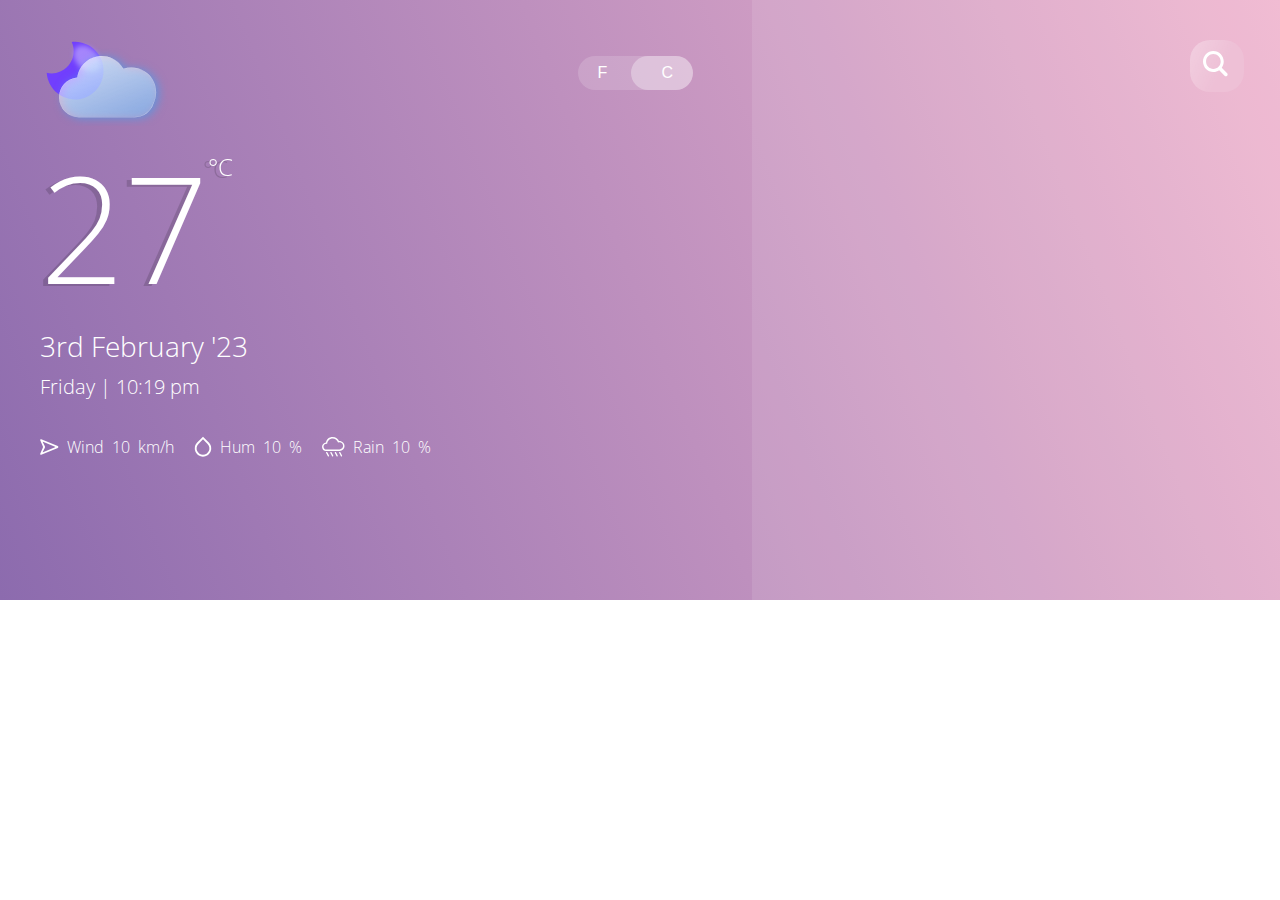
==== src/index.html @ 821ceba2 "Change images, time" ====
<!DOCTYPE html>
<html lang="en">
<head>
    <meta charset="UTF-8">
    <meta http-equiv="X-UA-Compatible" content="IE=edge">
    <meta name="viewport" content="width=device-width, initial-scale=1.0">
    <title>Weather</title>
    <link rel="preconnect" href="https://fonts.googleapis.com">
    <link rel="preconnect" href="https://fonts.gstatic.com" crossorigin>
    <link href="https://fonts.googleapis.com/css2?family=Open+Sans:wght@300;400;500&display=swap" rel="stylesheet">
    <link rel="stylesheet" href="style.css">    
</head>
<body>
    <div class="container">
        <div class="weather-container-left">
            <div class="weather-subcontainer">
                <div class="weather-img-container">
                    <img id="weatherImage" class="weather-icon" src="/images/WeatherIcon - 2-40(1).svg" alt="Weather Icon">
                </div>
                <div class="weather-temp">
                    <div id="currentTemp" class="weather-digit">
                        27
                    </div>
                    <!-- <p>&deg</p> -->
                    <div id="unit" class="weather-unit">
                        &deg;C
                    </div>
                </div>
                <div class="date-container">
                    <div id="date" class="weather-date">3rd February '23</div>
                    <div id="day" class="weather-day">Friday | 10:19 pm</div>
                </div>
                <div class="weather-detail-summary">
                    <div class="component-container">
                        <img src="/images/wind.svg" alt="">
                        <p class="weather-component-heading">Wind</p>
                        <p id="wind-value">10</p>
                        <p class="weather-component-heading">km/h</p>
                    </div>
                    <div class="component-container">
                        <img src="/images/humidity.svg" alt="">
                        <p class="weather-component-heading">Hum</p>
                        <p id="humidity-value">10</p>
                        <p class="weather-component-heading">%</p>
                    </div>
                    <div class="component-container">
                        <img src="/images/rain.svg" alt="">
                        <p class="weather-component-heading">Rain</p>
                        <p id="rain-value">10</p>
                        <p class="weather-component-heading">%</p>
                    </div>
                </div>
            </div>
            <div class="tempunit">
                <div class="tempunit-container">  
                    <button id="fDiv" class="fahrenheitbtn" onclick="changeUnit1()">F</button>
                    <button id="cDiv" class="celsiusbtn active" onclick="changeUnit2()">C</button>
                </div>
            </div>
        </div>
        <div class="weather-container-right">
            <div class="search-container">
                <input id="searchBox" class="searchInputbox" type="text" placeholder="">
                <button id="searchBtn" class="searchbtn" onclick="showWeatherDetails()">
                    <img class="search-icon" src="\images\search.svg" alt="">
                </button>
            </div>
        </div>
    </div>
    
    <script src="script.js"></script>
</body>
</html>
---- src/style.css ----
body{
    margin: 0;
    font-family: 'Open Sans', sans-serif;
}
.container{
    display: flex;
    width: 100%;
    background: linear-gradient(248.66deg, #F0B5CE 0%, #8C6BAE 100%);
    /* transform: rotate(180deg); */
    height: 600px;
}
.weather-container-left{
    display: flex;
    padding: 40px;
    width: 60%;
    color: white;
    font-weight: 300;
}
.weather-container-right{
    display: flex;
    width: 40%;
    padding: 40px;
    background-color: rgba(255, 255, 255, 0.10);
    color: white;
}
.weather-subcontainer{
    display: flex;
    flex-direction: column;
    width: 80%;
}
.tempunit{
    width: 20%;
}
.weather-img-container{
    width: 134px;
    height: 86px;
}
.weather-icon{
    width: 134px;
    height: 86px;
}
.weather-temp{
    display: flex;
}
.weather-digit{
    font-size: 148px;
    filter: drop-shadow(-4.51px 2.26px 0.75px rgba(0, 0, 0, 0.15));
}
.weather-unit{
    font-size: 24px;
    margin-top: 24px;
    filter: drop-shadow(-4.51px 2.26px 0.75px rgba(0, 0, 0, 0.15));
}
.date-container{
    display: flex;
    flex-direction: column; 
    gap: 8px;
}
.weather-date{
    font-size: 28px;
}
.weather-day{
    font-size: 20px;
}
.weather-detail-summary{
    display: flex;
    gap: 20px;
    margin-top: 20px;
}
.component-container{
    display: flex;
    gap: 8px;
}
.tempunit-container {
    width: auto;
    display: inline-block;
    background: rgba(255, 255, 255, 0.16);
    border-radius: 20px;
    margin-top: 16px;
}
.fahrenheitbtn, .celsiusbtn{
    padding-left: 20px;
    padding-right: 20px;
    padding-top: 8px;
    padding-bottom: 8px;
    font-size: 16px;
    border: none;
    border-radius: 20px;
    background: none;
    color: white;
}
/* .celsiusbtn:focus ,.fahrenheitbtn:focus{
    background: rgba(255, 255, 255, 0.32);
    padding-left: 30px;
} */
.active{
    background: rgba(255, 255, 255, 0.32);
    padding-left: 30px; 
}   
.search-container{
    /* width: fit-content;
    height: fit-content; */
    width: 50px;
    height: 50px;
    position: relative;
    /* width: 90%; */
    margin-left : auto;  
}
.searchInputbox{
    width: 50px;
    /* width: 100%; */
    height: 50px;
    border: none;
    color: white;
    outline: none;
    font-size: 18px;
    /* padding: 12px; */
    background: linear-gradient(116.79deg, rgba(255, 255, 255, 0.48) -41.94%, rgba(255, 255, 255, 0.12) 57.51%);
    backdrop-filter: blur(50px);
    border-radius: 20px;
    position: absolute;
    pointer-events: painted;
    transition: all .5s ease-in-out;
}
.searchbtn{
    height: 50px;
    width: 50px;
    border-style: none;
    outline: none;
    cursor: pointer;
    position: absolute;
    background-color: transparent;
    border-radius: 50%;
    right: 0px;
}
.searchbtn:focus ~ .searchInputbox{
    width: 300px;
    transition: all 500ms cubic-bezier(0, 0.110, 0.35, 2);
    border-radius: 0px;
    background-color: transparent;
    border-bottom:1px solid rgba(255,255,255,.5);
    border: 10px solid red;
}
.searchInputbox:focus{
    width: 300px;
    transition: all 500ms cubic-bezier(0, 0.110, 0.35, 2);
    border-radius: 0px;
    background-color: transparent;
    border-bottom:1px solid rgba(255,255,255,.5);
    margin-right: 100px;
}
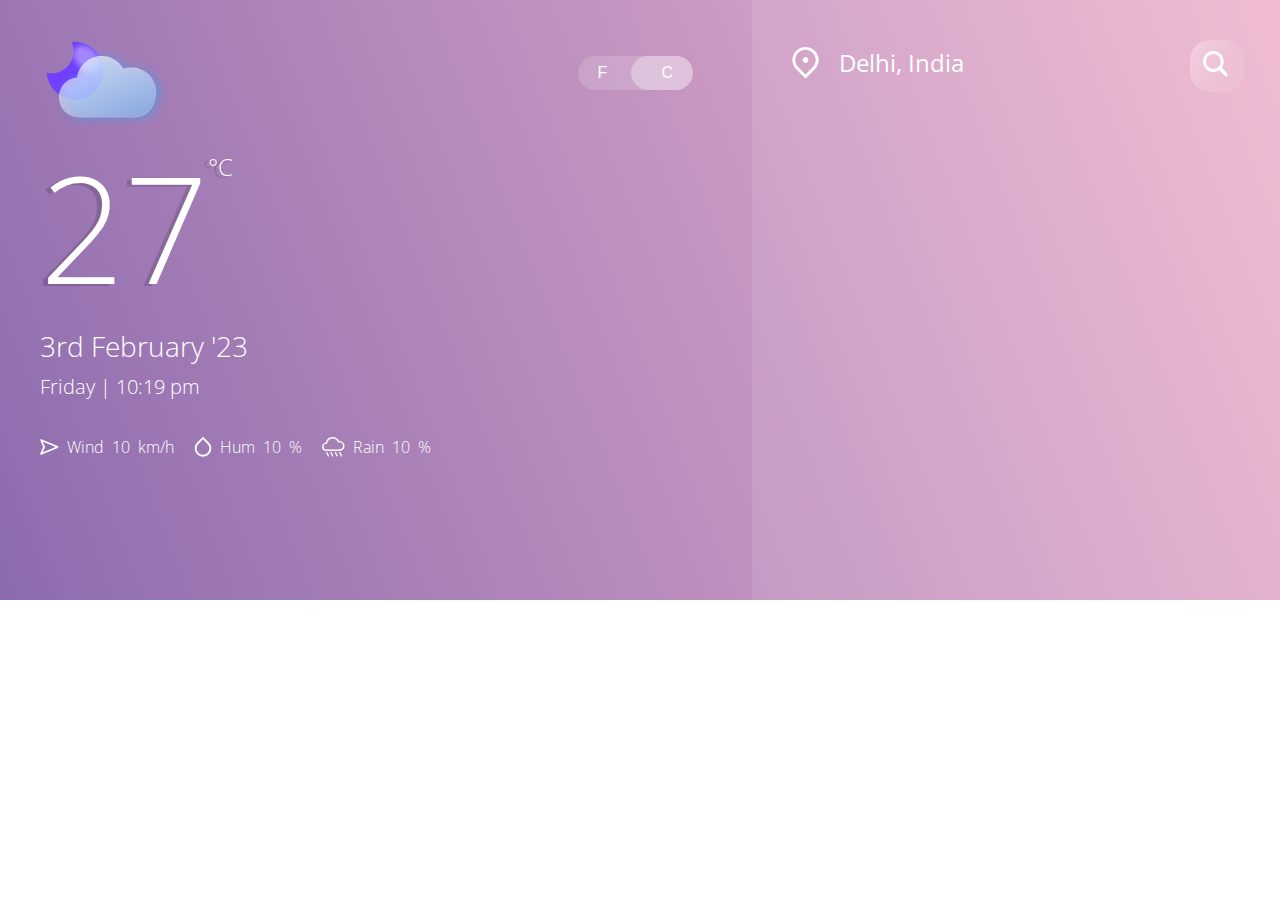
==== commit 03bfb5a1: "updating" ====
--- a/src/index.html
+++ b/src/index.html
@@ -59,11 +59,19 @@
             </div>
         </div>
         <div class="weather-container-right">
-            <div class="search-container">
-                <input id="searchBox" class="searchInputbox" type="text" placeholder="">
-                <button id="searchBtn" class="searchbtn" onclick="showWeatherDetails()">
-                    <img class="search-icon" src="\images\search.svg" alt="">
-                </button>
+            <div class="location-container">
+                <div class="location-subcontainer">
+                    <div class="mapIcon">
+                        <img src="/images/map.svg" alt="">
+                    </div>
+                    <div class="location-name">Delhi, India</div>
+                </div>
+                <div class="search-container">
+                    <input id="searchBox" class="searchInputbox" type="text" placeholder="">
+                    <button id="searchBtn" class="searchbtn" onclick="showWeatherDetails()">
+                        <img class="search-icon" src="\images\search.svg" alt="">
+                    </button>
+                </div>
             </div>
         </div>
     </div>
--- a/src/style.css
+++ b/src/style.css
@@ -18,10 +18,23 @@
 }
 .weather-container-right{
     display: flex;
+    flex-direction: column;
     width: 40%;
     padding: 40px;
     background-color: rgba(255, 255, 255, 0.10);
     color: white;
+}
+.location-container{
+    display: flex;
+    justify-content: space-between;
+    align-items: center;
+}
+.location-subcontainer{
+    display: flex;
+    gap: 20px;
+}
+.location-name{
+    font-size: 24px;
 }
 .weather-subcontainer{
     display: flex;
@@ -89,10 +102,6 @@
     background: none;
     color: white;
 }
-/* .celsiusbtn:focus ,.fahrenheitbtn:focus{
-    background: rgba(255, 255, 255, 0.32);
-    padding-left: 30px;
-} */
 .active{
     background: rgba(255, 255, 255, 0.32);
     padding-left: 30px; 
@@ -104,7 +113,7 @@
     height: 50px;
     position: relative;
     /* width: 90%; */
-    margin-left : auto;  
+    /* margin-left : auto;   */
 }
 .searchInputbox{
     width: 50px;
@@ -130,17 +139,17 @@
     cursor: pointer;
     position: absolute;
     background-color: transparent;
-    border-radius: 50%;
+    border-radius: 20px;
     right: 0px;
 }
-.searchbtn:focus ~ .searchInputbox{
+/* .searchbtn:focus ~ .searchInputbox{
     width: 300px;
     transition: all 500ms cubic-bezier(0, 0.110, 0.35, 2);
     border-radius: 0px;
     background-color: transparent;
     border-bottom:1px solid rgba(255,255,255,.5);
     border: 10px solid red;
-}
+} */
 .searchInputbox:focus{
     width: 300px;
     transition: all 500ms cubic-bezier(0, 0.110, 0.35, 2);
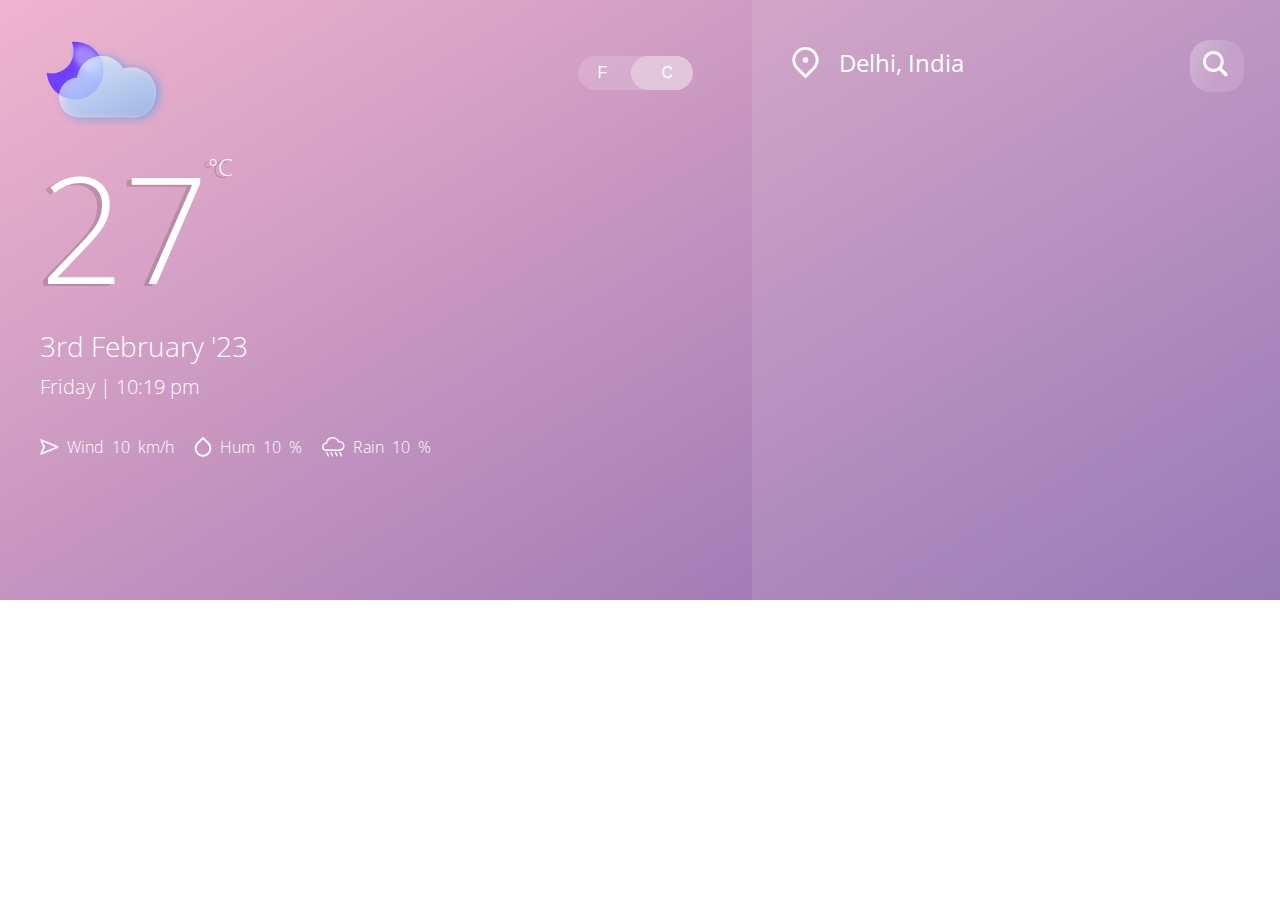
==== commit 1e60aa30: "Get weather by geo location" ====
--- a/src/index.html
+++ b/src/index.html
@@ -10,7 +10,7 @@
     <link href="https://fonts.googleapis.com/css2?family=Open+Sans:wght@300;400;500&display=swap" rel="stylesheet">
     <link rel="stylesheet" href="style.css">    
 </head>
-<body>
+<body onload="getGeoLocation()">
     <div class="container">
         <div class="weather-container-left">
             <div class="weather-subcontainer">
@@ -59,16 +59,16 @@
             </div>
         </div>
         <div class="weather-container-right">
-            <div class="location-container">
-                <div class="location-subcontainer">
+            <div id="loc-container" class="location-container">
+                <div id="loc-box" class="location-subcontainer">
                     <div class="mapIcon">
                         <img src="/images/map.svg" alt="">
                     </div>
-                    <div class="location-name">Delhi, India</div>
+                    <div id="location" class="location-name">Delhi, India</div>
                 </div>
                 <div class="search-container">
                     <input id="searchBox" class="searchInputbox" type="text" placeholder="">
-                    <button id="searchBtn" class="searchbtn" onclick="showWeatherDetails()">
+                    <button id="searchBtn" class="searchbtn" onclick="expandSearchBar()">
                         <img class="search-icon" src="\images\search.svg" alt="">
                     </button>
                 </div>
--- a/src/style.css
+++ b/src/style.css
@@ -5,7 +5,7 @@
 .container{
     display: flex;
     width: 100%;
-    background: linear-gradient(248.66deg, #F0B5CE 0%, #8C6BAE 100%);
+    background: linear-gradient(148.66deg, #F0B5CE 0%, #8C6BAE 100%);
     /* transform: rotate(180deg); */
     height: 600px;
 }
@@ -140,7 +140,7 @@
     position: absolute;
     background-color: transparent;
     border-radius: 20px;
-    right: 0px;
+    /* right: 0px; */
 }
 /* .searchbtn:focus ~ .searchInputbox{
     width: 300px;
@@ -150,11 +150,18 @@
     border-bottom:1px solid rgba(255,255,255,.5);
     border: 10px solid red;
 } */
-.searchInputbox:focus{
-    width: 300px;
+.focus{
+    width: 400px;
     transition: all 500ms cubic-bezier(0, 0.110, 0.35, 2);
-    border-radius: 0px;
+    border-radius: 20px;
     background-color: transparent;
     border-bottom:1px solid rgba(255,255,255,.5);
-    margin-right: 100px;
+    padding-left: 12px;
+    /* margin-right: 100px; */
 }
+.focus-search-icon{
+    left: 360px;
+}
+.remove{
+    display: none;
+}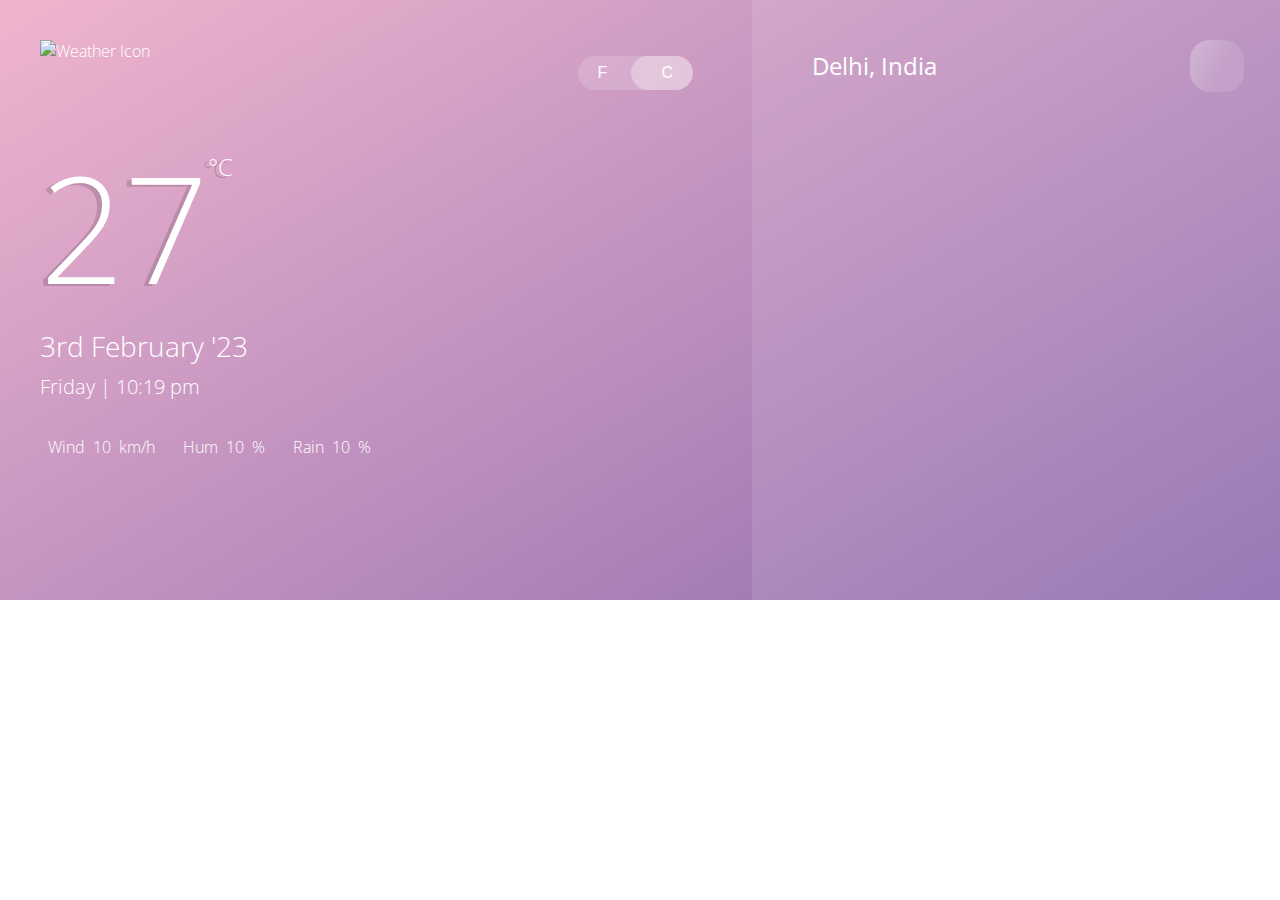
==== commit 0a5fc76e: "update image src for github" ====
--- a/src/index.html
+++ b/src/index.html
@@ -15,13 +15,12 @@
         <div class="weather-container-left">
             <div class="weather-subcontainer">
                 <div class="weather-img-container">
-                    <img id="weatherImage" class="weather-icon" src="/images/WeatherIcon - 2-40(1).svg" alt="Weather Icon">
+                    <img id="weatherImage" class="weather-icon" src="images/WeatherIcon - 2-40(1).svg" alt="Weather Icon">
                 </div>
                 <div class="weather-temp">
                     <div id="currentTemp" class="weather-digit">
                         27
                     </div>
-                    <!-- <p>&deg</p> -->
                     <div id="unit" class="weather-unit">
                         &deg;C
                     </div>
@@ -32,19 +31,19 @@
                 </div>
                 <div class="weather-detail-summary">
                     <div class="component-container">
-                        <img src="/images/wind.svg" alt="">
+                        <img src="images/wind.svg" alt="">
                         <p class="weather-component-heading">Wind</p>
                         <p id="wind-value">10</p>
                         <p class="weather-component-heading">km/h</p>
                     </div>
                     <div class="component-container">
-                        <img src="/images/humidity.svg" alt="">
+                        <img src="images/humidity.svg" alt="">
                         <p class="weather-component-heading">Hum</p>
                         <p id="humidity-value">10</p>
                         <p class="weather-component-heading">%</p>
                     </div>
                     <div class="component-container">
-                        <img src="/images/rain.svg" alt="">
+                        <img src="images/rain.svg" alt="">
                         <p class="weather-component-heading">Rain</p>
                         <p id="rain-value">10</p>
                         <p class="weather-component-heading">%</p>
@@ -62,14 +61,14 @@
             <div id="loc-container" class="location-container">
                 <div id="loc-box" class="location-subcontainer">
                     <div class="mapIcon">
-                        <img src="/images/map.svg" alt="">
+                        <img src="images/map.svg" alt="">
                     </div>
                     <div id="location" class="location-name">Delhi, India</div>
                 </div>
                 <div class="search-container">
                     <input id="searchBox" class="searchInputbox" type="text" placeholder="">
                     <button id="searchBtn" class="searchbtn" onclick="expandSearchBar()">
-                        <img class="search-icon" src="\images\search.svg" alt="">
+                        <img class="search-icon" src="images/search.svg" alt="">
                     </button>
                 </div>
             </div>
--- a/src/style.css
+++ b/src/style.css
@@ -113,7 +113,7 @@
     height: 50px;
     position: relative;
     /* width: 90%; */
-    /* margin-left : auto;   */
+    /* margin-left : auto; */
 }
 .searchInputbox{
     width: 50px;
@@ -140,16 +140,7 @@
     position: absolute;
     background-color: transparent;
     border-radius: 20px;
-    /* right: 0px; */
 }
-/* .searchbtn:focus ~ .searchInputbox{
-    width: 300px;
-    transition: all 500ms cubic-bezier(0, 0.110, 0.35, 2);
-    border-radius: 0px;
-    background-color: transparent;
-    border-bottom:1px solid rgba(255,255,255,.5);
-    border: 10px solid red;
-} */
 .focus{
     width: 400px;
     transition: all 500ms cubic-bezier(0, 0.110, 0.35, 2);
@@ -157,7 +148,6 @@
     background-color: transparent;
     border-bottom:1px solid rgba(255,255,255,.5);
     padding-left: 12px;
-    /* margin-right: 100px; */
 }
 .focus-search-icon{
     left: 360px;
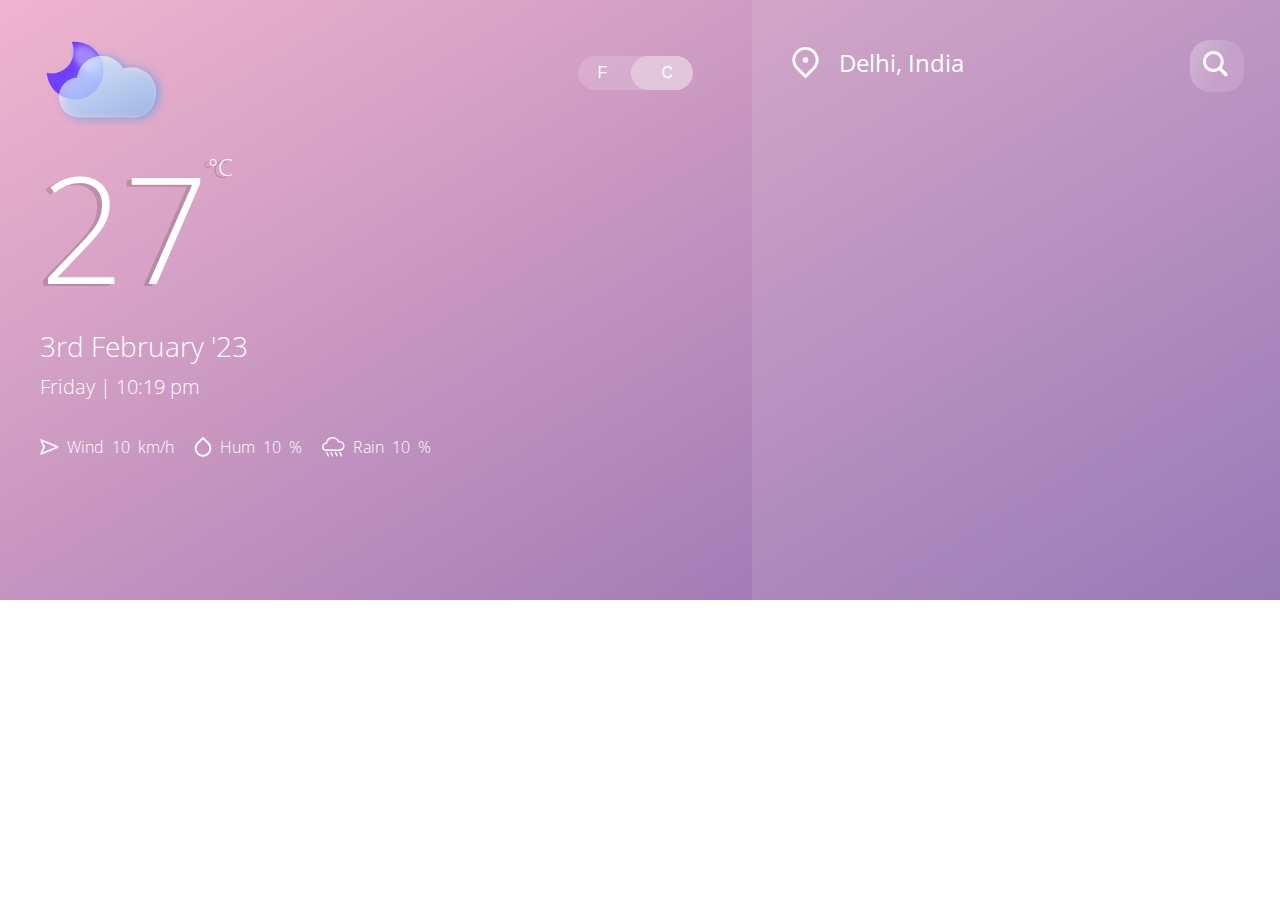
==== commit 27037103: "updating" ====
(no text change in the page or its own stylesheets)
